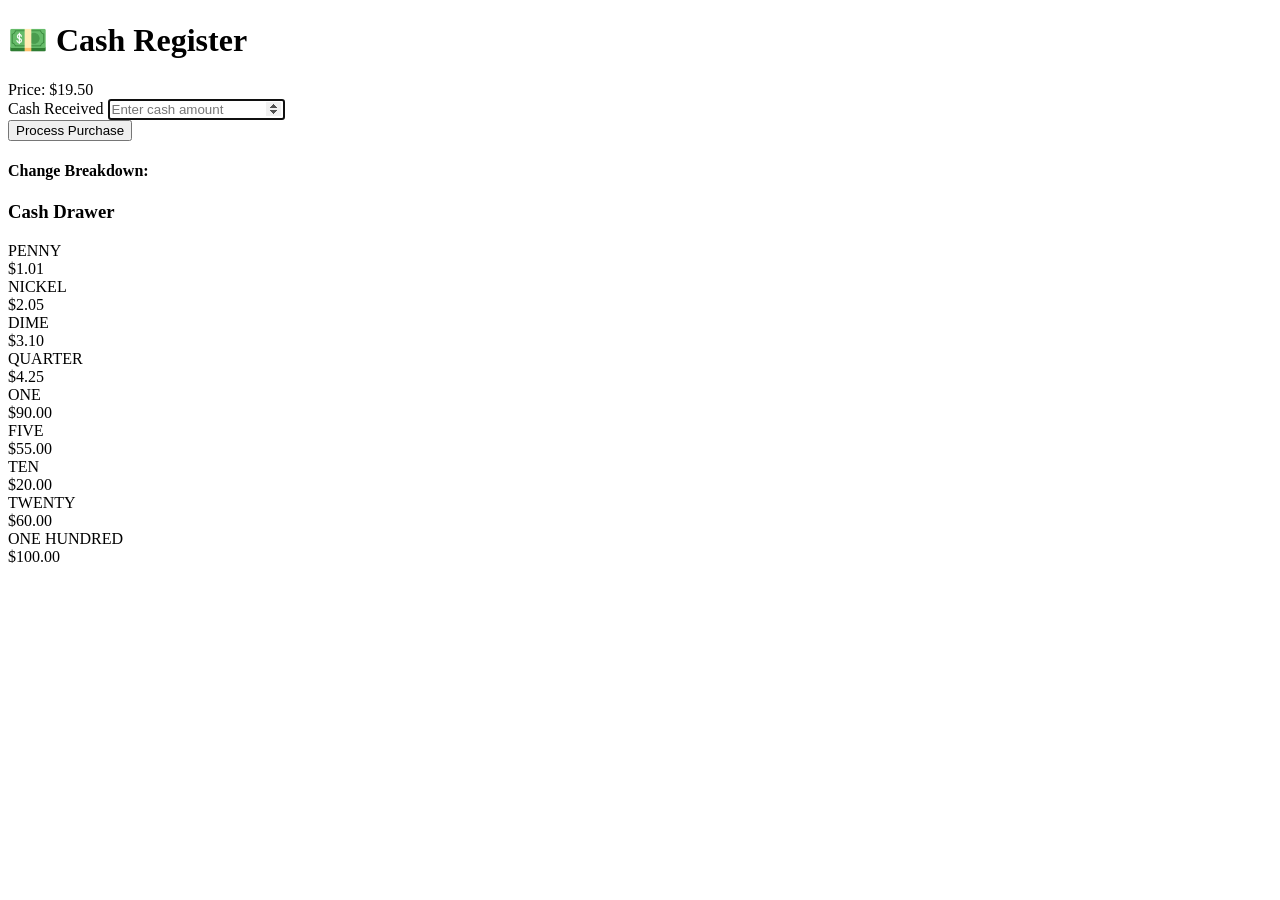
==== index.html @ 58698e60 "more organized" ====
<!DOCTYPE html>
<html lang="en">
<head>
  <meta charset="UTF-8" />
  <meta name="viewport" content="width=device-width, initial-scale=1.0" />
  <title>Cash Register</title>
  <link rel="stylesheet" href="styles.css">
</head>
<body>
  <main>
    <h1>💵 Cash Register</h1>
    
    <div class="price-display">Price: $<span id="price-display">19.50</span></div>
    
    <div class="input-group">
      <label for="cash">Cash Received</label>
      <input type="number" id="cash" placeholder="Enter cash amount" step="0.01" min="0" />
    </div>
    
    <button id="purchase-btn">Process Purchase</button>
    
    <div id="alert-message" class="alert alert-warning hidden"></div>
    
    <div id="change-due"></div>
    
    <div class="change-breakdown hidden" id="change-breakdown">
      <h4>Change Breakdown:</h4>
      <div id="change-items"></div>
    </div>
    
    <div class="drawer">
      <h3>Cash Drawer</h3>
      <div class="drawer-items" id="drawer-items">
      </div>
    </div>
  </main>

  <script src="script.js"></script>
</body>
</html>
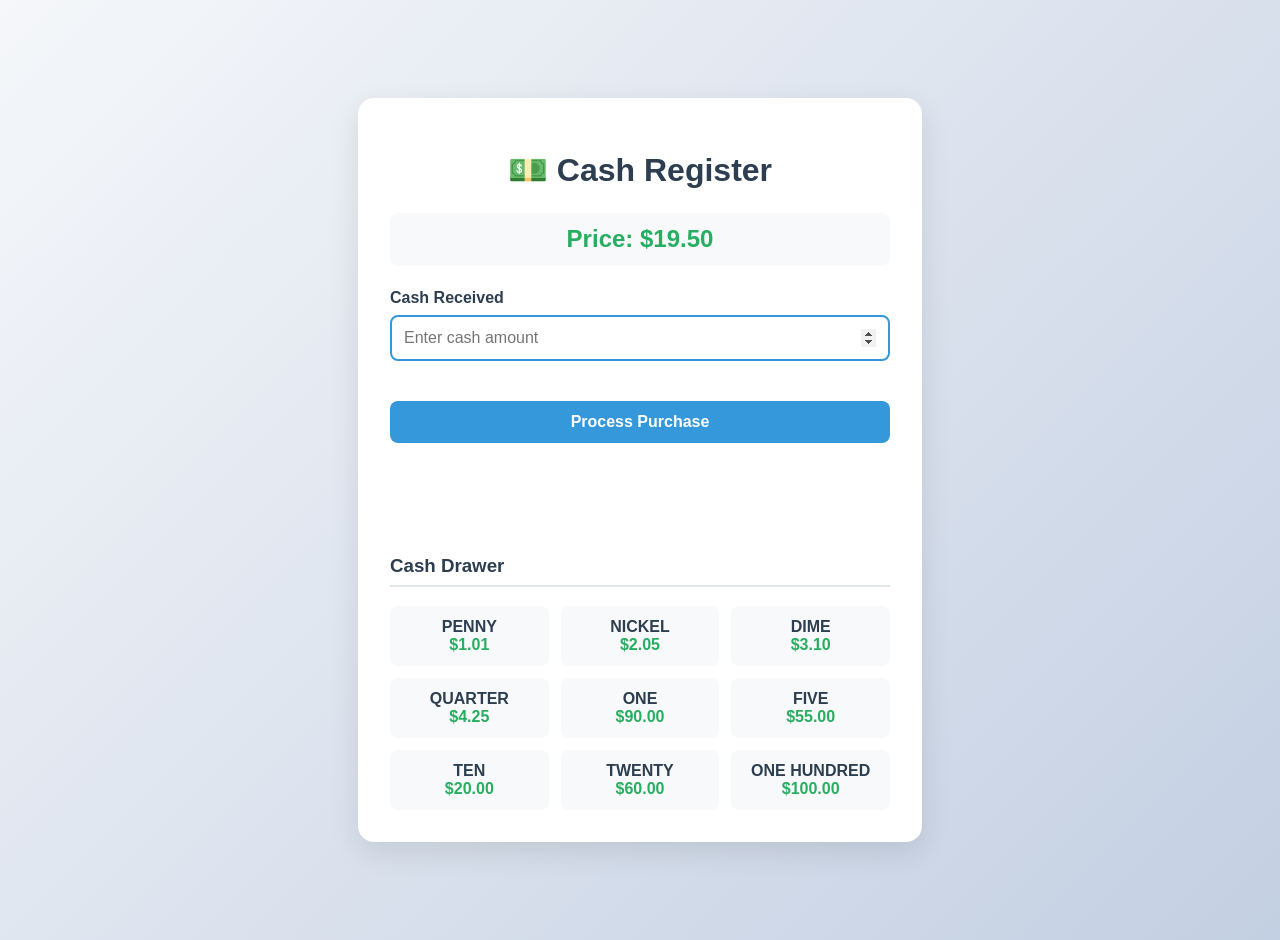
==== commit e7e7bf57: "╮(╯_╰)╭" ====
--- a/index.html
+++ b/index.html
@@ -4,7 +4,7 @@
   <meta charset="UTF-8" />
   <meta name="viewport" content="width=device-width, initial-scale=1.0" />
   <title>Cash Register</title>
-  <link rel="stylesheet" href="styles.css">
+  <link rel="stylesheet" href="style.css">
 </head>
 <body>
   <main>
--- a/style.css
+++ b/style.css
@@ -0,0 +1,193 @@
+body {
+  font-family: 'Segoe UI', Tahoma, Geneva, Verdana, sans-serif;
+  background: linear-gradient(135deg, #f5f7fa 0%, #c3cfe2 100%);
+  display: flex;
+  justify-content: center;
+  align-items: center;
+  min-height: 100vh;
+  margin: 0;
+  padding: 20px;
+}
+
+main {
+  background: white;
+  padding: 2rem;
+  border-radius: 1rem;
+  box-shadow: 0 10px 30px rgba(0,0,0,0.1);
+  text-align: center;
+  max-width: 500px;
+  width: 100%;
+}
+
+h1 {
+  color: #2c3e50;
+  margin-bottom: 1.5rem;
+  display: flex;
+  align-items: center;
+  justify-content: center;
+  gap: 10px;
+}
+
+.price-display {
+  font-size: 1.5rem;
+  font-weight: bold;
+  color: #27ae60;
+  margin: 1rem 0;
+  padding: 0.75rem;
+  background: #f8f9fa;
+  border-radius: 0.5rem;
+}
+
+.input-group {
+  margin: 1.5rem 0;
+  text-align: left;
+}
+
+label {
+  display: block;
+  margin-bottom: 0.5rem;
+  font-weight: 600;
+  color: #2c3e50;
+}
+
+input {
+  width: 100%;
+  padding: 0.75rem;
+  font-size: 1rem;
+  border: 2px solid #e1e8ed;
+  border-radius: 0.5rem;
+  box-sizing: border-box;
+  transition: border-color 0.3s;
+}
+
+input:focus {
+  outline: none;
+  border-color: #3498db;
+}
+
+button {
+  background: #3498db;
+  color: white;
+  border: none;
+  border-radius: 0.5rem;
+  padding: 0.75rem 1.5rem;
+  font-size: 1rem;
+  font-weight: 600;
+  cursor: pointer;
+  transition: background 0.3s, transform 0.2s;
+  width: 100%;
+  margin-top: 1rem;
+}
+
+button:hover {
+  background: #2980b9;
+  transform: translateY(-2px);
+}
+
+button:active {
+  transform: translateY(0);
+}
+
+#change-due {
+  margin-top: 1.5rem;
+  padding: 1rem;
+  border-radius: 0.5rem;
+  font-weight: 600;
+  min-height: 24px;
+}
+
+.status-open {
+  background-color: #d4edda;
+  color: #155724;
+  border: 1px solid #c3e6cb;
+}
+
+.status-closed {
+  background-color: #d1ecf1;
+  color: #0c5460;
+  border: 1px solid #bee5eb;
+}
+
+.status-insufficient {
+  background-color: #f8d7da;
+  color: #721c24;
+  border: 1px solid #f5c6cb;
+}
+
+.drawer {
+  margin-top: 2rem;
+  text-align: left;
+}
+
+.drawer h3 {
+  color: #2c3e50;
+  border-bottom: 2px solid #e1e8ed;
+  padding-bottom: 0.5rem;
+}
+
+.drawer-items {
+  display: grid;
+  grid-template-columns: repeat(auto-fill, minmax(120px, 1fr));
+  gap: 0.75rem;
+  margin-top: 1rem;
+}
+
+.drawer-item {
+  background: #f8f9fa;
+  padding: 0.75rem;
+  border-radius: 0.5rem;
+  text-align: center;
+}
+
+.drawer-denomination {
+  font-weight: 600;
+  color: #2c3e50;
+}
+
+.drawer-amount {
+  color: #27ae60;
+  font-weight: 600;
+}
+
+.change-breakdown {
+  margin-top: 1rem;
+  text-align: left;
+}
+
+.change-breakdown h4 {
+  color: #2c3e50;
+  margin-bottom: 0.5rem;
+}
+
+.change-item {
+  display: flex;
+  justify-content: space-between;
+  padding: 0.5rem 0;
+  border-bottom: 1px solid #e1e8ed;
+}
+
+.change-denomination {
+  font-weight: 600;
+}
+
+.change-amount {
+  color: #e67e22;
+  font-weight: 600;
+}
+
+.alert {
+  padding: 0.75rem;
+  border-radius: 0.5rem;
+  margin-top: 1rem;
+  font-weight: 600;
+}
+
+.alert-warning {
+  background-color: #fff3cd;
+  color: #856404;
+  border: 1px solid #ffeaa7;
+}
+
+.hidden {
+  display: none;
+}
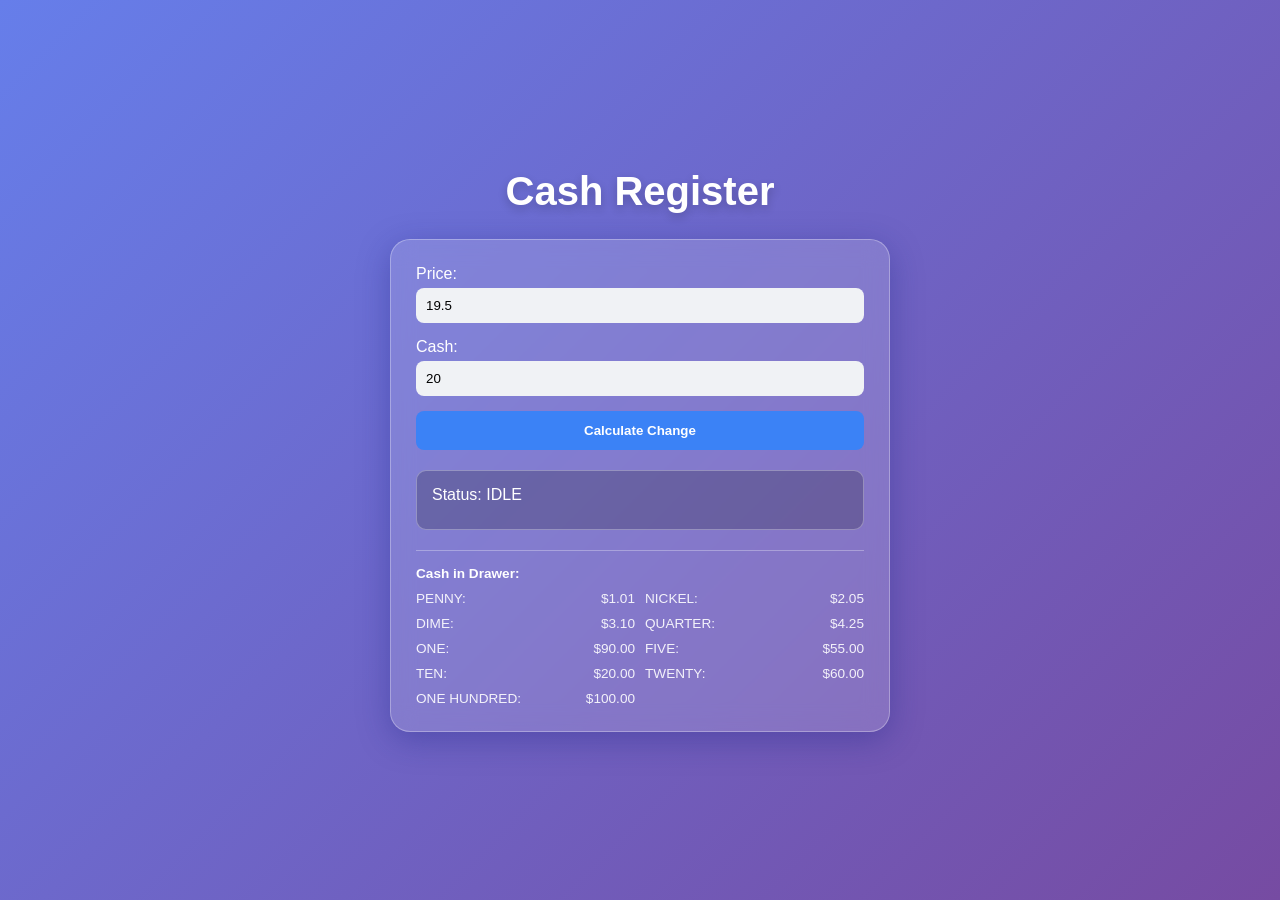
==== commit 35b226e8: "fresh start" ====
--- a/index.html
+++ b/index.html
@@ -1,40 +1,31 @@
 <!DOCTYPE html>
 <html lang="en">
 <head>
-  <meta charset="UTF-8" />
-  <meta name="viewport" content="width=device-width, initial-scale=1.0" />
-  <title>Cash Register</title>
-  <link rel="stylesheet" href="style.css">
+    <meta charset="UTF-8">
+    <meta name="viewport" content="width=device-width, initial-scale=1.0">
+    <title>Cash Register Algorithm</title>
+    <link rel="stylesheet" href="style.css">
+    <link rel="stylesheet" href="https://cdn.jsdelivr.net/npm/bootstrap-icons@1.11.1/font/bootstrap-icons.css">
 </head>
 <body>
-  <main>
-    <h1>💵 Cash Register</h1>
+    <h1>Cash Register</h1>
     
-    <div class="price-display">Price: $<span id="price-display">19.50</span></div>
-    
-    <div class="input-group">
-      <label for="cash">Cash Received</label>
-      <input type="number" id="cash" placeholder="Enter cash amount" step="0.01" min="0" />
+    <div id="register-container">
+        <div class="input-group">
+            <label>Price: <input type="number" id="price" step="0.01" value="19.5"></label>
+            <label>Cash: <input type="number" id="cash" step="0.01" value="20"></label>
+            <button id="purchase-btn">Calculate Change</button>
+        </div>
+        
+        <div id="display-screen">
+            <p id="status">Status: IDLE</p>
+            <div id="change-due"></div>
+        </div>
+
+        <div id="drawer-display">
+            </div>
     </div>
-    
-    <button id="purchase-btn">Process Purchase</button>
-    
-    <div id="alert-message" class="alert alert-warning hidden"></div>
-    
-    <div id="change-due"></div>
-    
-    <div class="change-breakdown hidden" id="change-breakdown">
-      <h4>Change Breakdown:</h4>
-      <div id="change-items"></div>
-    </div>
-    
-    <div class="drawer">
-      <h3>Cash Drawer</h3>
-      <div class="drawer-items" id="drawer-items">
-      </div>
-    </div>
-  </main>
 
-  <script src="script.js"></script>
+    <script src="script.js"></script>
 </body>
 </html>
--- a/style.css
+++ b/style.css
@@ -1,193 +1,65 @@
-body {
-  font-family: 'Segoe UI', Tahoma, Geneva, Verdana, sans-serif;
-  background: linear-gradient(135deg, #f5f7fa 0%, #c3cfe2 100%);
-  display: flex;
-  justify-content: center;
-  align-items: center;
-  min-height: 100vh;
-  margin: 0;
-  padding: 20px;
+:root {
+  --bg-gradient: linear-gradient(135deg, #667eea 0%, #764ba2 100%);
+  --glass-bg: rgba(255, 255, 255, 0.15);
+  --glass-border: rgba(255, 255, 255, 0.3);
+  --cell-bg-hidden: #f0f2f5;
+  --cell-bg-revealed: #e4e6eb;
+  
+  --c1: #3b82f6; --success: #10b981; --error: #ef4444;
+}
+* {
+    margin: 0; padding: 0; box-sizing: border-box;
+    font-family: 'Poppins', sans-serif;
 }
 
-main {
-  background: white;
-  padding: 2rem;
-  border-radius: 1rem;
-  box-shadow: 0 10px 30px rgba(0,0,0,0.1);
-  text-align: center;
-  max-width: 500px;
-  width: 100%;
+body {
+    display: flex; flex-direction: column; align-items: center;
+    justify-content: center; min-height: 100vh;
+    background: var(--bg-gradient); padding: 20px;
 }
 
 h1 {
-  color: #2c3e50;
-  margin-bottom: 1.5rem;
-  display: flex;
-  align-items: center;
-  justify-content: center;
-  gap: 10px;
+    color: #fff; margin-bottom: 25px; font-size: 2.5rem;
+    text-shadow: 0 4px 10px rgba(0,0,0,0.2);
 }
 
-.price-display {
-  font-size: 1.5rem;
-  font-weight: bold;
-  color: #27ae60;
-  margin: 1rem 0;
-  padding: 0.75rem;
-  background: #f8f9fa;
-  border-radius: 0.5rem;
+#register-container {
+    width: 100%; max-width: 500px; padding: 25px;
+    border-radius: 20px; background: var(--glass-bg);
+    backdrop-filter: blur(12px); -webkit-backdrop-filter: blur(12px);
+    border: 1px solid var(--glass-border);
+    box-shadow: 0 8px 32px 0 rgba(31, 38, 135, 0.37);
+    color: white;
 }
 
 .input-group {
-  margin: 1.5rem 0;
-  text-align: left;
-}
-
-label {
-  display: block;
-  margin-bottom: 0.5rem;
-  font-weight: 600;
-  color: #2c3e50;
+    display: flex; flex-direction: column; gap: 15px; margin-bottom: 20px;
 }
 
 input {
-  width: 100%;
-  padding: 0.75rem;
-  font-size: 1rem;
-  border: 2px solid #e1e8ed;
-  border-radius: 0.5rem;
-  box-sizing: border-box;
-  transition: border-color 0.3s;
+    width: 100%; padding: 10px; border-radius: 8px; border: none;
+    background: var(--cell-bg-hidden); margin-top: 5px;
 }
 
-input:focus {
-  outline: none;
-  border-color: #3498db;
+#purchase-btn {
+    width: 100%; padding: 12px; border-radius: 8px; border: none;
+    background: var(--c1); color: white; font-weight: bold;
+    cursor: pointer; transition: transform 0.2s;
 }
 
-button {
-  background: #3498db;
-  color: white;
-  border: none;
-  border-radius: 0.5rem;
-  padding: 0.75rem 1.5rem;
-  font-size: 1rem;
-  font-weight: 600;
-  cursor: pointer;
-  transition: background 0.3s, transform 0.2s;
-  width: 100%;
-  margin-top: 1rem;
+#purchase-btn:active { transform: scale(0.98); }
+
+#display-screen {
+    background: rgba(0,0,0,0.2); padding: 15px;
+    border-radius: 10px; margin-bottom: 20px; border: 1px solid var(--glass-border);
 }
 
-button:hover {
-  background: #2980b9;
-  transform: translateY(-2px);
+#change-due { font-weight: bold; color: #fff; margin-top: 10px; }
+
+#drawer-display {
+    display: grid; grid-template-columns: 1fr 1fr; gap: 10px;
+    font-size: 0.85rem; border-top: 1px solid var(--glass-border);
+    padding-top: 15px;
 }
 
-button:active {
-  transform: translateY(0);
-}
-
-#change-due {
-  margin-top: 1.5rem;
-  padding: 1rem;
-  border-radius: 0.5rem;
-  font-weight: 600;
-  min-height: 24px;
-}
-
-.status-open {
-  background-color: #d4edda;
-  color: #155724;
-  border: 1px solid #c3e6cb;
-}
-
-.status-closed {
-  background-color: #d1ecf1;
-  color: #0c5460;
-  border: 1px solid #bee5eb;
-}
-
-.status-insufficient {
-  background-color: #f8d7da;
-  color: #721c24;
-  border: 1px solid #f5c6cb;
-}
-
-.drawer {
-  margin-top: 2rem;
-  text-align: left;
-}
-
-.drawer h3 {
-  color: #2c3e50;
-  border-bottom: 2px solid #e1e8ed;
-  padding-bottom: 0.5rem;
-}
-
-.drawer-items {
-  display: grid;
-  grid-template-columns: repeat(auto-fill, minmax(120px, 1fr));
-  gap: 0.75rem;
-  margin-top: 1rem;
-}
-
-.drawer-item {
-  background: #f8f9fa;
-  padding: 0.75rem;
-  border-radius: 0.5rem;
-  text-align: center;
-}
-
-.drawer-denomination {
-  font-weight: 600;
-  color: #2c3e50;
-}
-
-.drawer-amount {
-  color: #27ae60;
-  font-weight: 600;
-}
-
-.change-breakdown {
-  margin-top: 1rem;
-  text-align: left;
-}
-
-.change-breakdown h4 {
-  color: #2c3e50;
-  margin-bottom: 0.5rem;
-}
-
-.change-item {
-  display: flex;
-  justify-content: space-between;
-  padding: 0.5rem 0;
-  border-bottom: 1px solid #e1e8ed;
-}
-
-.change-denomination {
-  font-weight: 600;
-}
-
-.change-amount {
-  color: #e67e22;
-  font-weight: 600;
-}
-
-.alert {
-  padding: 0.75rem;
-  border-radius: 0.5rem;
-  margin-top: 1rem;
-  font-weight: 600;
-}
-
-.alert-warning {
-  background-color: #fff3cd;
-  color: #856404;
-  border: 1px solid #ffeaa7;
-}
-
-.hidden {
-  display: none;
-}+.denom-row { display: flex; justify-content: space-between; opacity: 0.9; }
